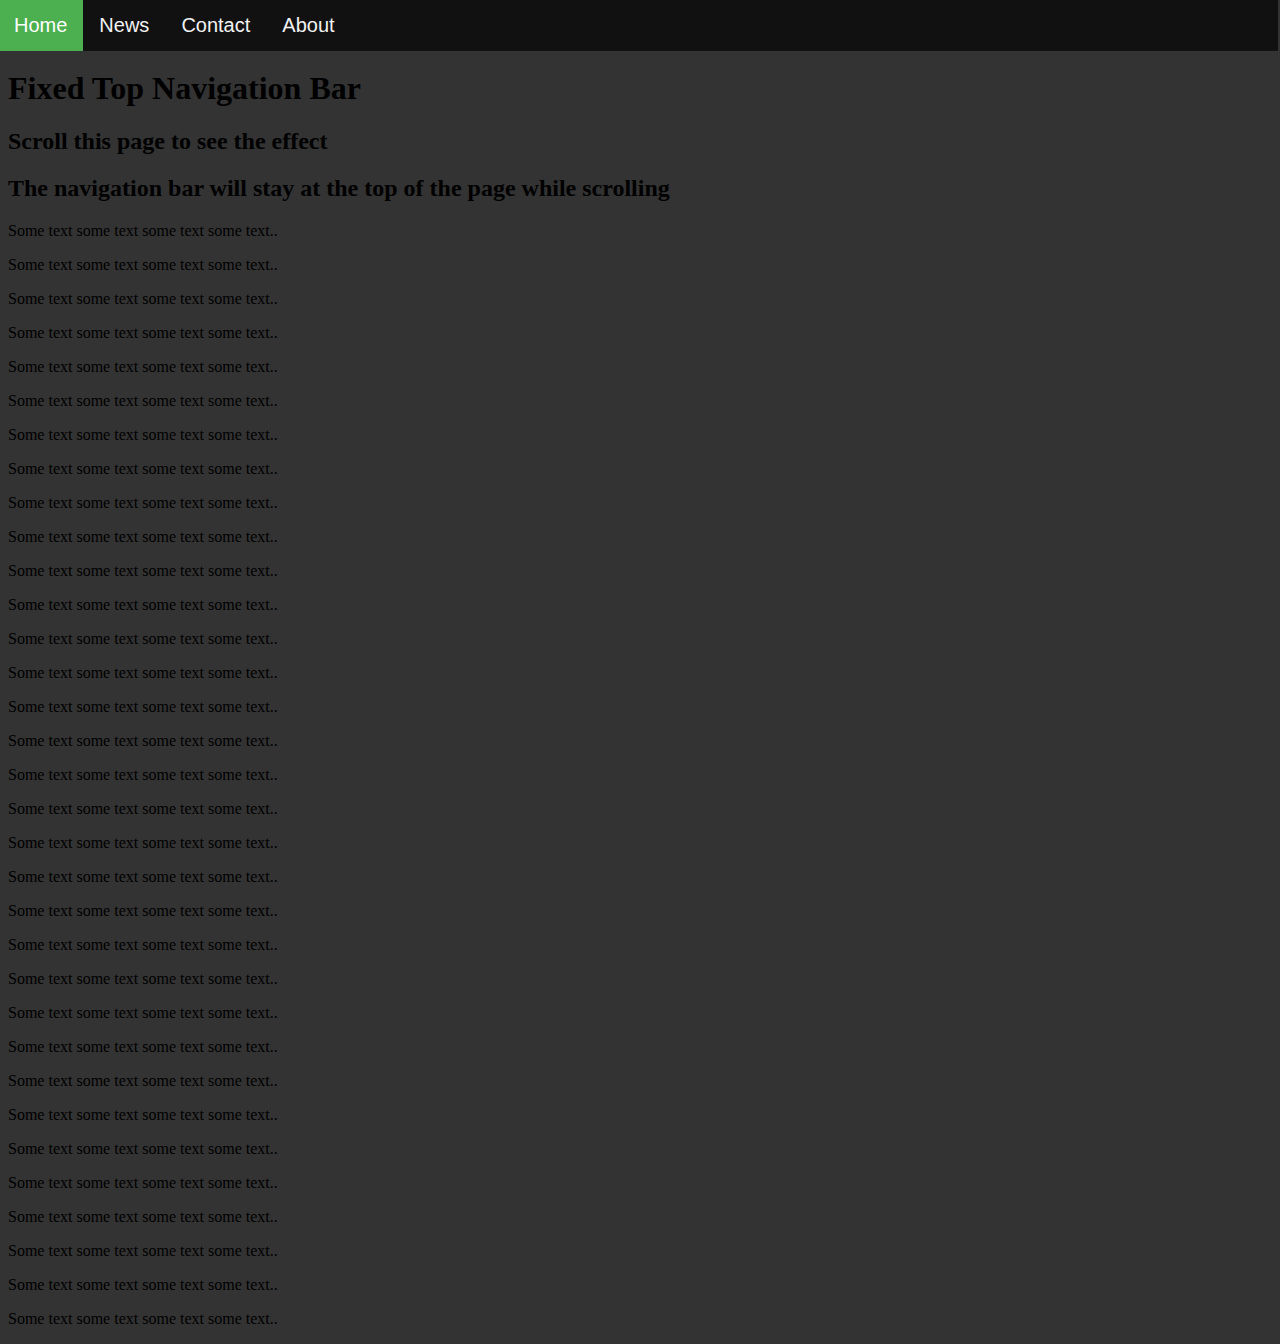
==== index.html @ 739eaa31 "bull up official website" ====
<!DOCTYPE html>
<html>
  <head>
	<meta charset="UTF-8">
	<title>牛牛电竞</title>
	<link rel="stylesheet" href="./css/main.css">
	
	
  </head>

  <body>
	<div class="topnav">
	  <a class="active" href="#">Home</a>
	  <a href="#">News</a>
	  <a href="#">Contact</a>
	  <a href="#">About</a>
	</div>




	<h1>Fixed Top Navigation Bar</h1>
	<h2>Scroll this page to see the effect</h2>
	<h2>The navigation bar will stay at the top of the page while scrolling</h2>

	<p>Some text some text some text some text..</p>
	<p>Some text some text some text some text..</p>
	<p>Some text some text some text some text..</p>
	<p>Some text some text some text some text..</p>
	<p>Some text some text some text some text..</p>
	<p>Some text some text some text some text..</p>
	<p>Some text some text some text some text..</p>
	<p>Some text some text some text some text..</p>
	<p>Some text some text some text some text..</p>
	<p>Some text some text some text some text..</p>
	<p>Some text some text some text some text..</p>
	<p>Some text some text some text some text..</p>
	<p>Some text some text some text some text..</p>
	<p>Some text some text some text some text..</p>
	<p>Some text some text some text some text..</p>
	<p>Some text some text some text some text..</p>
	<p>Some text some text some text some text..</p>
	<p>Some text some text some text some text..</p>
	<p>Some text some text some text some text..</p>
	<p>Some text some text some text some text..</p>


	<p>Some text some text some text some text..</p>
	<p>Some text some text some text some text..</p>
	<p>Some text some text some text some text..</p>
	<p>Some text some text some text some text..</p>
	<p>Some text some text some text some text..</p>
	<p>Some text some text some text some text..</p>
	<p>Some text some text some text some text..</p>
	<p>Some text some text some text some text..</p>
	<p>Some text some text some text some text..</p>
	<p>Some text some text some text some text..</p>
	<p>Some text some text some text some text..</p>
	<p>Some text some text some text some text..</p>
	<p>Some text some text some text some text..</p>
  </body>
</html>
---- css/main.css ----
body {
	background: #333;
	margin-top: 70px;
}

.topnav {
	overflow: hidden;
	background-color: #111;
	position: fixed;
    top: 0;
    width: 100%;
	margin-left: -10px;
}

.topnav a {
	float: left;
	display: block;
	color: #f2f2f2;
	text-align: center;
	padding: 14px 16px;
	text-decoration: none;
	font-size: 20px;
	font-family:sans-serif;
	-webkit-transition: background-color 0.35s, color 0.35s;
}

.topnav a:hover {
	background-color: #ddd;
	color: black;
}

.topnav a.active {
	background-color: #4caf50;
	color: white;
	cursor: default;
}
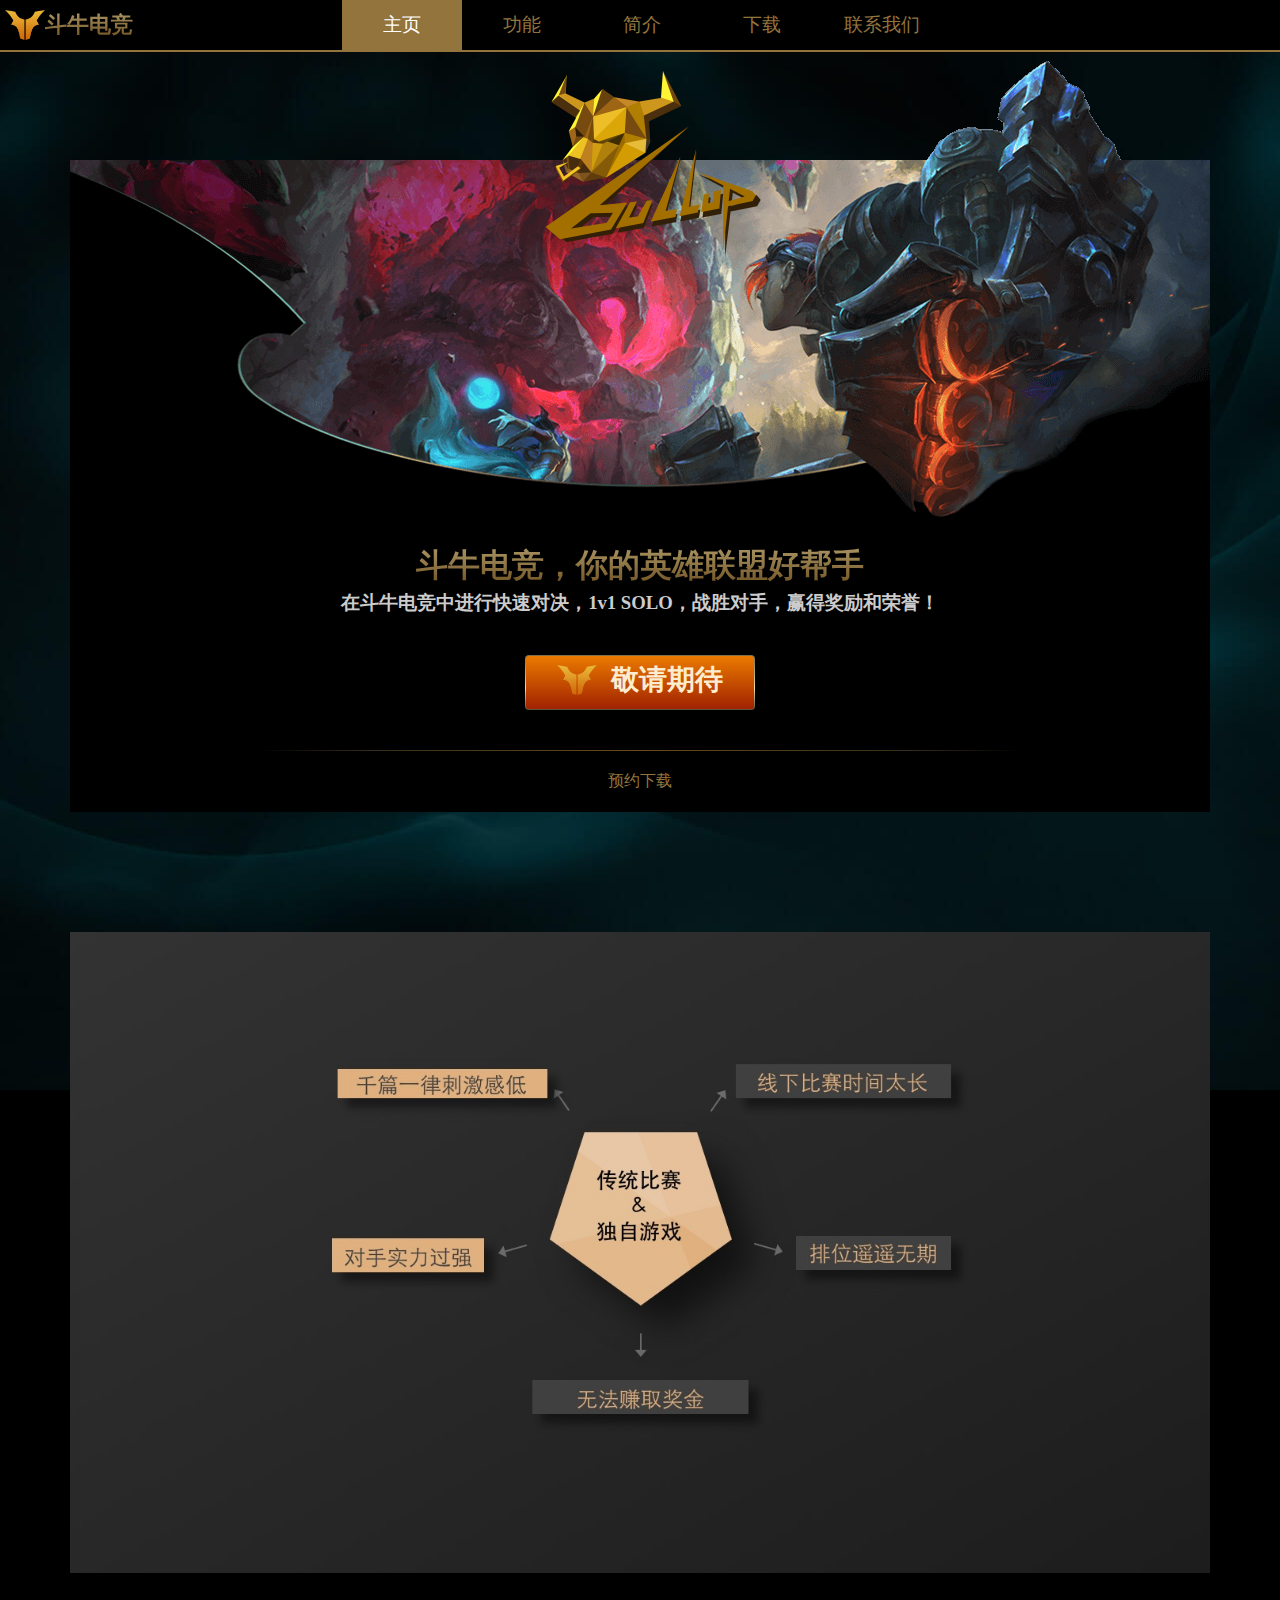
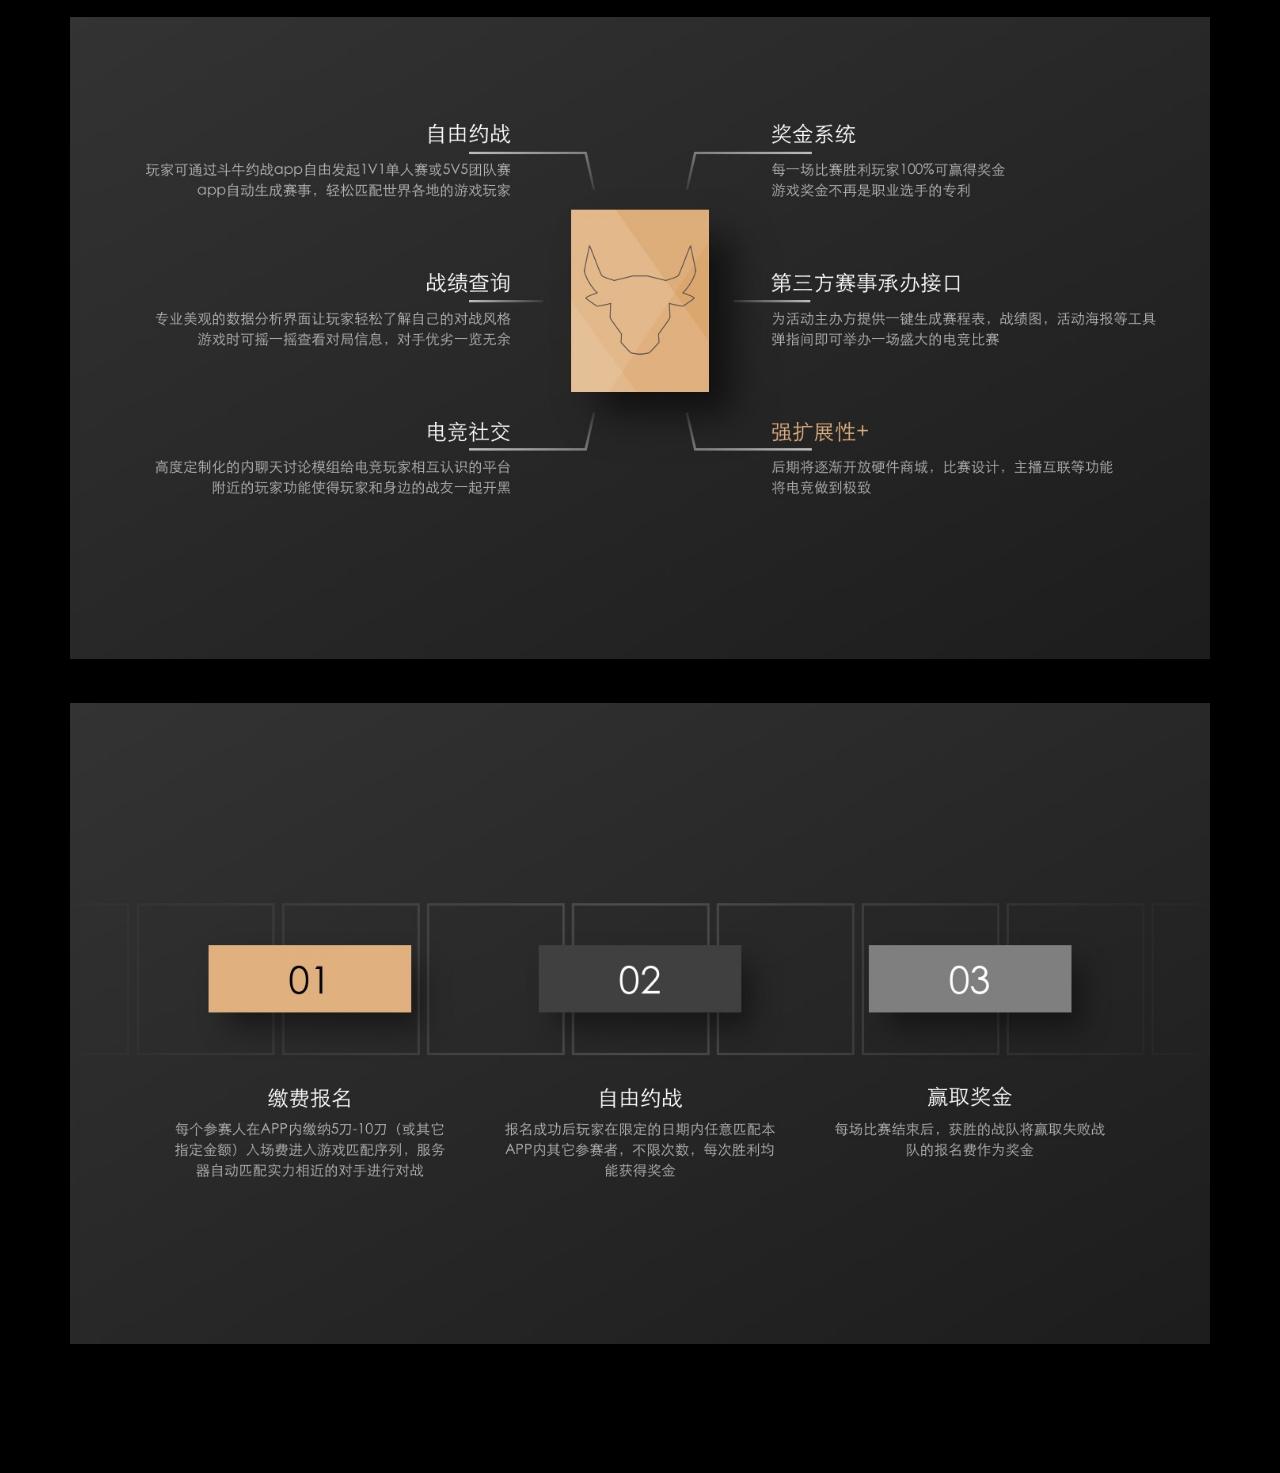
==== commit b3ce9557: "rename" ====
--- a/index.html
+++ b/index.html
@@ -2,61 +2,114 @@
 <html>
   <head>
 	<meta charset="UTF-8">
-	<title>牛牛电竞</title>
-	<link rel="stylesheet" href="./css/main.css">
-	
-	
+	<meta name="viewport" content="width=device-width, initial-scale=1.0">
+	<title>斗牛电竞</title>
+	<link rel="stylesheet" href="./css/main2.css">
   </head>
 
   <body>
-	<div class="topnav">
-	  <a class="active" href="#">Home</a>
-	  <a href="#">News</a>
-	  <a href="#">Contact</a>
-	  <a href="#">About</a>
-	</div>
+	
+	<div class="nav">
+	  <div class="logo-box">
+		<img class="logo-img" src="./imgs/bullup-noborder.png" />
+		<div class="logo-text">斗牛电竞</div>
+	  </div>
+      <ul>
+        <li class="home"><a class="active" href="#">主页</a></li>
+        <li class="tutorials"><a href="#">功能</a></li>
+        <li class="about"><a href="#p1">简介</a></li>
+        <li class="news"><a href="#">下载</a></li>
+        <li class="contact"><a href="#">联系我们</a></li>
+      </ul>
+    </div><!-- nav end here -->
+
+	<div class="o-wrapper">
+	  <div class="o-container o-container--content">
+		<section class="down-section">
+		  <img class="download-logo" src="./imgs/bullup-gold.png"/>
+		  <img class="download-header" src="./imgs/bg-header.png">
+		  
+
+		  <div class="download-text-title">
+			<h1>斗牛电竞，你的英雄联盟好帮手</h1>
+		  </div>
+		  <div class="download-text--subtitle">
+			<h3>在斗牛电竞中进行快速对决，1v1 SOLO，战胜对手，赢得奖励和荣誉！</h3>
+		  </div>
+
+		  <!-- <span class="download-btn">
+			   <img src="./imgs/icon-windows.png" class="down-system"/>
+			   <div class="downtext-container">
+			   敬请期待
+			   </div>
+			   </span> <!-- download button -->
+
+		  <a class="c-btn c-btn--action c-btn--download">
+			<span class="c-btn__content">
+			  <img class="c-btn--download__icon" src="./imgs/bullup-noborder.png">
+			  <div class="c-btn--download__text-container">
+				<span class="c-btn--download__text-download">
+				  敬请期待
+				</span>
+			  </div>
+			</span>
+		  </a>
+
+		  <hr class="c-rule">
+
+		  <div class="pre-download">
+			<div class="pre-download__link">预约下载</div>
+		  </div>
+		</section>
+	  </div><!-- download section -->
+
+	  
+	  <div class="i-container" id="p1">
+		<section class="info-section">
+		  <!-- <svg class="poly-left-top">
+			   <polyline points="20,20 140,20 180, 60" style="fill:none;stroke:#93743d;stroke-width:3" />
+			   Sorry, your browser does not support inline SVG.
+			   </svg>
+			   
+			   <div class="info-section__img">
+			   <img src="./imgs/info1.png">
+			   </div> -->
+
+		  <img src="./imgs/page1.jpg" class="info-img">
+		</section>
+	  </div>
+	  
+	  <div class="i-container">
+		<section class="info-section">
+		  <!-- <svg class="poly-left-top">
+			   <polyline points="20,20 140,20 180, 60" style="fill:none;stroke:#93743d;stroke-width:3" />
+			   Sorry, your browser does not support inline SVG.
+			   </svg>
+			   
+			   <div class="info-section__img">
+			   <img src="./imgs/info1.png">
+			   </div> -->
+
+		  <img src="./imgs/page2.jpg" class="info-img">
+		</section>
+	  </div>
+	  
+	  <div class="i-container">
+		<section class="info-section">
+		  <!-- <svg class="poly-left-top">
+			   <polyline points="20,20 140,20 180, 60" style="fill:none;stroke:#93743d;stroke-width:3" />
+			   Sorry, your browser does not support inline SVG.
+			   </svg>
+			   
+			   <div class="info-section__img">
+			   <img src="./imgs/info1.png">
+			   </div> -->
+
+		  <img src="./imgs/page3.jpg" class="info-img">
+		</section>
+	  </div>
+	</div><!-- o wrapper -->
 
 
-
-
-	<h1>Fixed Top Navigation Bar</h1>
-	<h2>Scroll this page to see the effect</h2>
-	<h2>The navigation bar will stay at the top of the page while scrolling</h2>
-
-	<p>Some text some text some text some text..</p>
-	<p>Some text some text some text some text..</p>
-	<p>Some text some text some text some text..</p>
-	<p>Some text some text some text some text..</p>
-	<p>Some text some text some text some text..</p>
-	<p>Some text some text some text some text..</p>
-	<p>Some text some text some text some text..</p>
-	<p>Some text some text some text some text..</p>
-	<p>Some text some text some text some text..</p>
-	<p>Some text some text some text some text..</p>
-	<p>Some text some text some text some text..</p>
-	<p>Some text some text some text some text..</p>
-	<p>Some text some text some text some text..</p>
-	<p>Some text some text some text some text..</p>
-	<p>Some text some text some text some text..</p>
-	<p>Some text some text some text some text..</p>
-	<p>Some text some text some text some text..</p>
-	<p>Some text some text some text some text..</p>
-	<p>Some text some text some text some text..</p>
-	<p>Some text some text some text some text..</p>
-
-
-	<p>Some text some text some text some text..</p>
-	<p>Some text some text some text some text..</p>
-	<p>Some text some text some text some text..</p>
-	<p>Some text some text some text some text..</p>
-	<p>Some text some text some text some text..</p>
-	<p>Some text some text some text some text..</p>
-	<p>Some text some text some text some text..</p>
-	<p>Some text some text some text some text..</p>
-	<p>Some text some text some text some text..</p>
-	<p>Some text some text some text some text..</p>
-	<p>Some text some text some text some text..</p>
-	<p>Some text some text some text some text..</p>
-	<p>Some text some text some text some text..</p>
   </body>
 </html>
--- a/css/main2.css
+++ b/css/main2.css
@@ -0,0 +1,362 @@
+* {
+    box-sizing: border-box;
+}
+
+body {
+	margin: 60px 0 0 0;
+	padding: 0;
+	background: #222;
+	color: #93743d;
+	background: url(../imgs/bg.jpg) #000 no-repeat center center fixed;
+}
+
+.nav ul {
+	list-style: none;
+	background-color: #000;
+	text-align: center;
+	padding: 0;
+	margin: 0;
+	position: fixed;
+    top: 0;
+    width: 100%;
+	display: inline-block;
+	border-bottom: 2px solid #93743d;
+	z-index: 3;
+}
+
+.nav li {
+	font-family: 'Oswald', sans-serif;
+	font-size: 1.2em;
+	line-height: 50px;
+	height: 50px;
+	border-bottom: 1px solid #888;
+}
+
+.nav a {
+	text-decoration: none;
+	color: #93743d;
+	display: block;
+	transition: .4s background-color, color 0.4s;
+}
+
+.nav a:hover {
+	background-color: #694b21;
+	color: white;
+}
+
+.nav a.active {
+	background-color: #93743d;
+	color: white;
+	cursor: default;
+}
+
+@media screen and (min-width: 600px) {
+	.nav li {
+		width: 120px;
+		border-bottom: none;
+		height: 50px;
+		line-height: 50px;
+		font-size: 1.2em;
+	}
+	
+	/* Option 1 - Display Inline */
+	.nav li {
+		display: inline-block;
+		margin-right: -4px;
+	}
+	
+/* Options 2 - Float
+  .nav li {
+    float: left;
+  }
+  .nav ul {
+    overflow: auto;
+    width: 600px;
+    margin: 0 auto;
+  }
+  .nav {
+    background-color: #444;
+  }
+*/
+	
+	
+}
+
+
+.logo-box {
+	width: 250px;
+	height: 30px;
+	position: fixed;
+	top: 10px;
+	left: 5px;
+	z-index: 4;
+	display: flex;
+	flex-flow: row wrap;
+	align-items: flex-start;
+	
+}
+
+.logo-img {
+	width: 40px;
+	height: 30px;
+	display: inline-block;
+}
+
+.logo-text {
+	font-size: 22px;
+	background: linear-gradient(#ae9967, #6d4e1f);
+	font-family: arial;
+	font-weight: bolder;
+	
+	-webkit-background-clip: text;
+    -webkit-text-fill-color: transparent;
+}
+
+@media (max-width: 840px) {
+	.logo-text {
+		visibility: hidden;
+	}
+}
+
+@media (max-width: 660px) {
+	.logo-img {
+		visibility: hidden;
+	}
+}
+
+
+.o-container {
+	max-width: 1140px;
+    margin: 0 auto;
+    padding: 0px 0 80px;
+	text-align: center;
+}
+
+
+@media (min-width:1024px) {
+    .o-wrapper {
+        min-height: 100%;
+        margin-bottom: -117px
+    }
+
+    .o-wrapper:after {
+        content: "";
+        display: block;
+        height: 125px
+    }
+}
+
+
+.down-section {
+	padding-top: 0px;
+	padding-bottom: 20px;
+	text-align: center;
+	width: 100%;
+	position: relative;
+	display: block;
+	overflow: visible !important;
+	margin-top: 160px;
+	background: #000;
+}
+
+.download-logo {
+	width: 250px;
+	height:250px;
+	position: absolute;
+	margin: auto;
+	top: -120px;
+	left: 0;
+	right: 0;
+	z-index: 2;
+}
+
+.download-header {
+	margin-top: -99px;
+}
+
+.download-text-title {
+	margin: 0 auto;
+	background: linear-gradient(#ae9967, #6d4e1f);
+
+	-webkit-user-select: none;
+	-webkit-background-clip: text;
+    -webkit-text-fill-color: transparent;
+}
+
+.download-text--subtitle {
+	margin-top: -20px;
+	color: #ccc;
+}
+
+/* .download-btn { */
+/* 	display: flex; */
+/* 	justify-content: center; */
+/* 	width: 300px; */
+/* 	background-color:linear-gradient(to bottom, rgba(161, 34, 0, 0) 0, #a12200 100%); */
+/* 	background: #ea7a00; */
+/* 	margin: 0 auto; */
+/* 	margin-top: 30px; */
+/* 	padding: 10px 0 5px 0; */
+/* 	border-radius: 10px; */
+/* } */
+
+/* .down-system { */
+/* 	width: 30px; */
+/* 	height: 30px; */
+/* } */
+
+/* .downtext-container { */
+/* 	color: #fff; */
+/* 	font-weight: bolder; */
+/* 	font-size: 24px; */
+/* 	margin-top: -5px; */
+/* 	margin-left: 10px; */
+/* } */
+
+
+
+/* lol */
+
+
+
+.c-btn {
+    display: inline-block;
+    color: #fdecce;
+    border: none
+}
+
+.c-btn--action {
+    background: linear-gradient(to bottom, #7a6d48 0, #f4dca2 60%, #5a533a 100%);
+    padding: 1px;
+    margin: 5px;
+    min-width: 200px;
+    border-radius: 4px;
+    color: #fdecce;
+    font-family: BeaufortforLOL, serif;
+    font-size: 1.21429em;
+    line-height: 1;
+    font-weight: 700;
+    text-transform: uppercase;
+    text-align: center;
+    cursor: pointer
+}
+
+.c-btn--action:lang(el) {
+    text-transform: none !important
+}
+
+.c-btn--action:active, .c-btn--action:focus, .c-btn--action:hover {
+    text-decoration: none
+}
+
+@media (min-width:480px) {
+    .c-btn--action {
+        min-width: 230px
+    }
+}
+
+.c-btn__content {
+    display: block;
+    padding: 9px 30px 11px;
+    background: linear-gradient(to bottom, rgba(161, 34, 0, 0) 0, #a12200 100%);
+    background-color: #ea7a00;
+    border-radius: 3px;
+    transition: background-color .2s ease-out
+}
+
+.c-btn:hover .c-btn__content {
+    background-color: #ff931e
+}
+
+
+
+.c-btn--download {
+    margin: 20px 0;
+    visibility: visible;
+    transition: opacity 1s ease-out
+}
+
+.c-btn--download__icon {
+	width: 40px;
+	height: 30px;
+    display: inline-block
+}
+
+.c-btn--download__text-container {
+    display: inline-block;
+    text-align: left;
+    vertical-align: middle;
+	margin-top: -20px;
+    margin-left: 10px
+}
+
+.c-btn--download__text-download {
+    font-size: 1.14286em;
+}
+
+@media (min-width:768px) {
+    .c-btn--download__text-download {
+        font-size: 1.42857em
+    }
+}
+
+
+.c-rule {
+    margin: 20px auto;
+    height: 1px;
+    max-width: 765px;
+    border: 0;
+    background: linear-gradient(to right, transparent 0, #372e19 15%, #694b21 50%, #372e19 85%, transparent 100%)
+}
+
+
+.pre-download {
+	cursor: pointer;
+}
+
+
+.info-section {
+	padding: 0;
+	text-align: center;
+	width: 100%;
+	position: relative;
+	display: block;
+	overflow: visible !important;
+	background: transparent;
+}
+
+.info-section__img {
+	margin: 0 auto;
+}
+
+.info-section__img img {
+	width: 10%;
+}
+
+
+.poly-left-top {
+	width: 200px;
+	height: 60px;
+	margin-left: -200px;
+	margin-bottom: -4px;
+}
+
+.info-img {
+	width: 100%;
+
+	-webkit-transition: box-shadow 1s;
+}
+
+.info-img:hover {
+	-webkit-box-shadow: 10px 10px 44px 8px rgba(147,116,61,1);
+	-moz-box-shadow: 10px 10px 44px 8px rgba(147,116,61,1);
+	box-shadow: 10px 10px 44px 8px rgba(147,116,61,1);
+}
+
+.i-container {
+	max-width: 1140px;
+    margin: 0 auto;
+    padding: 0;
+	text-align: center;
+	margin-top: 40px;
+}
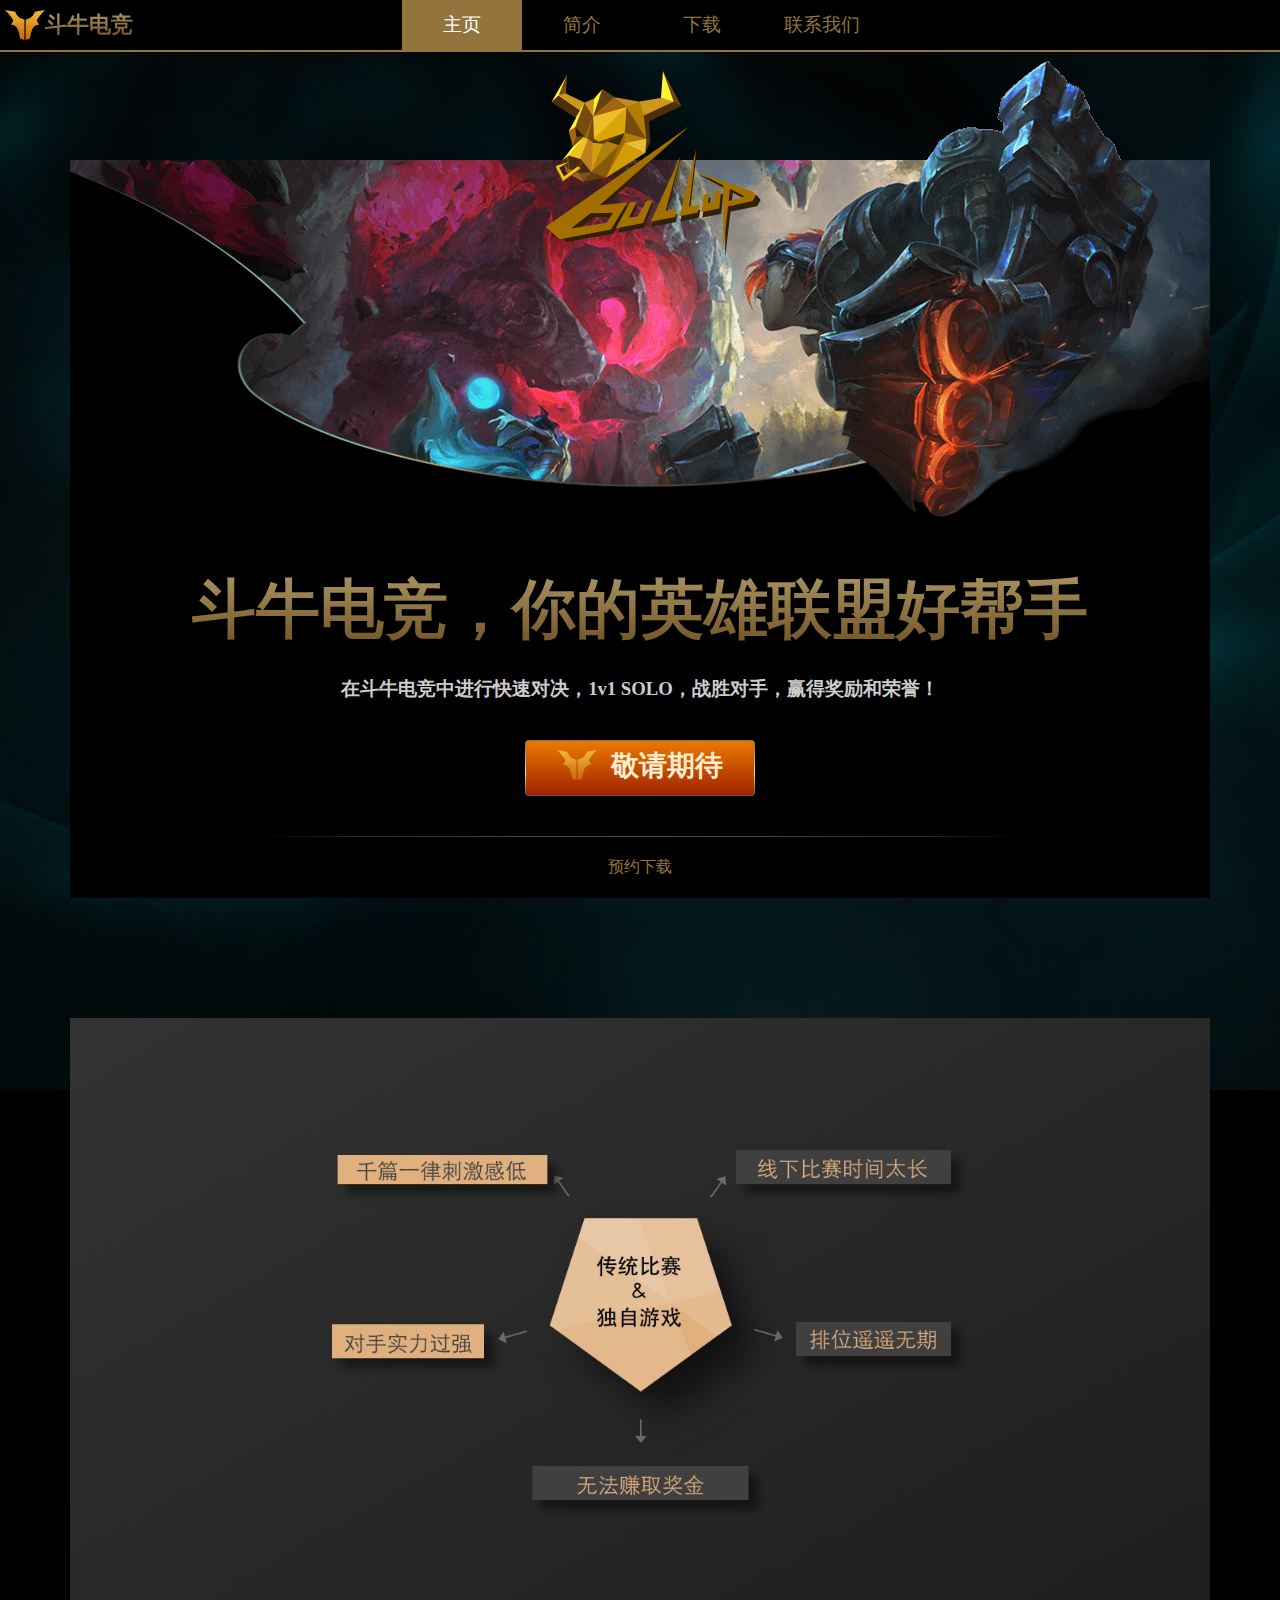
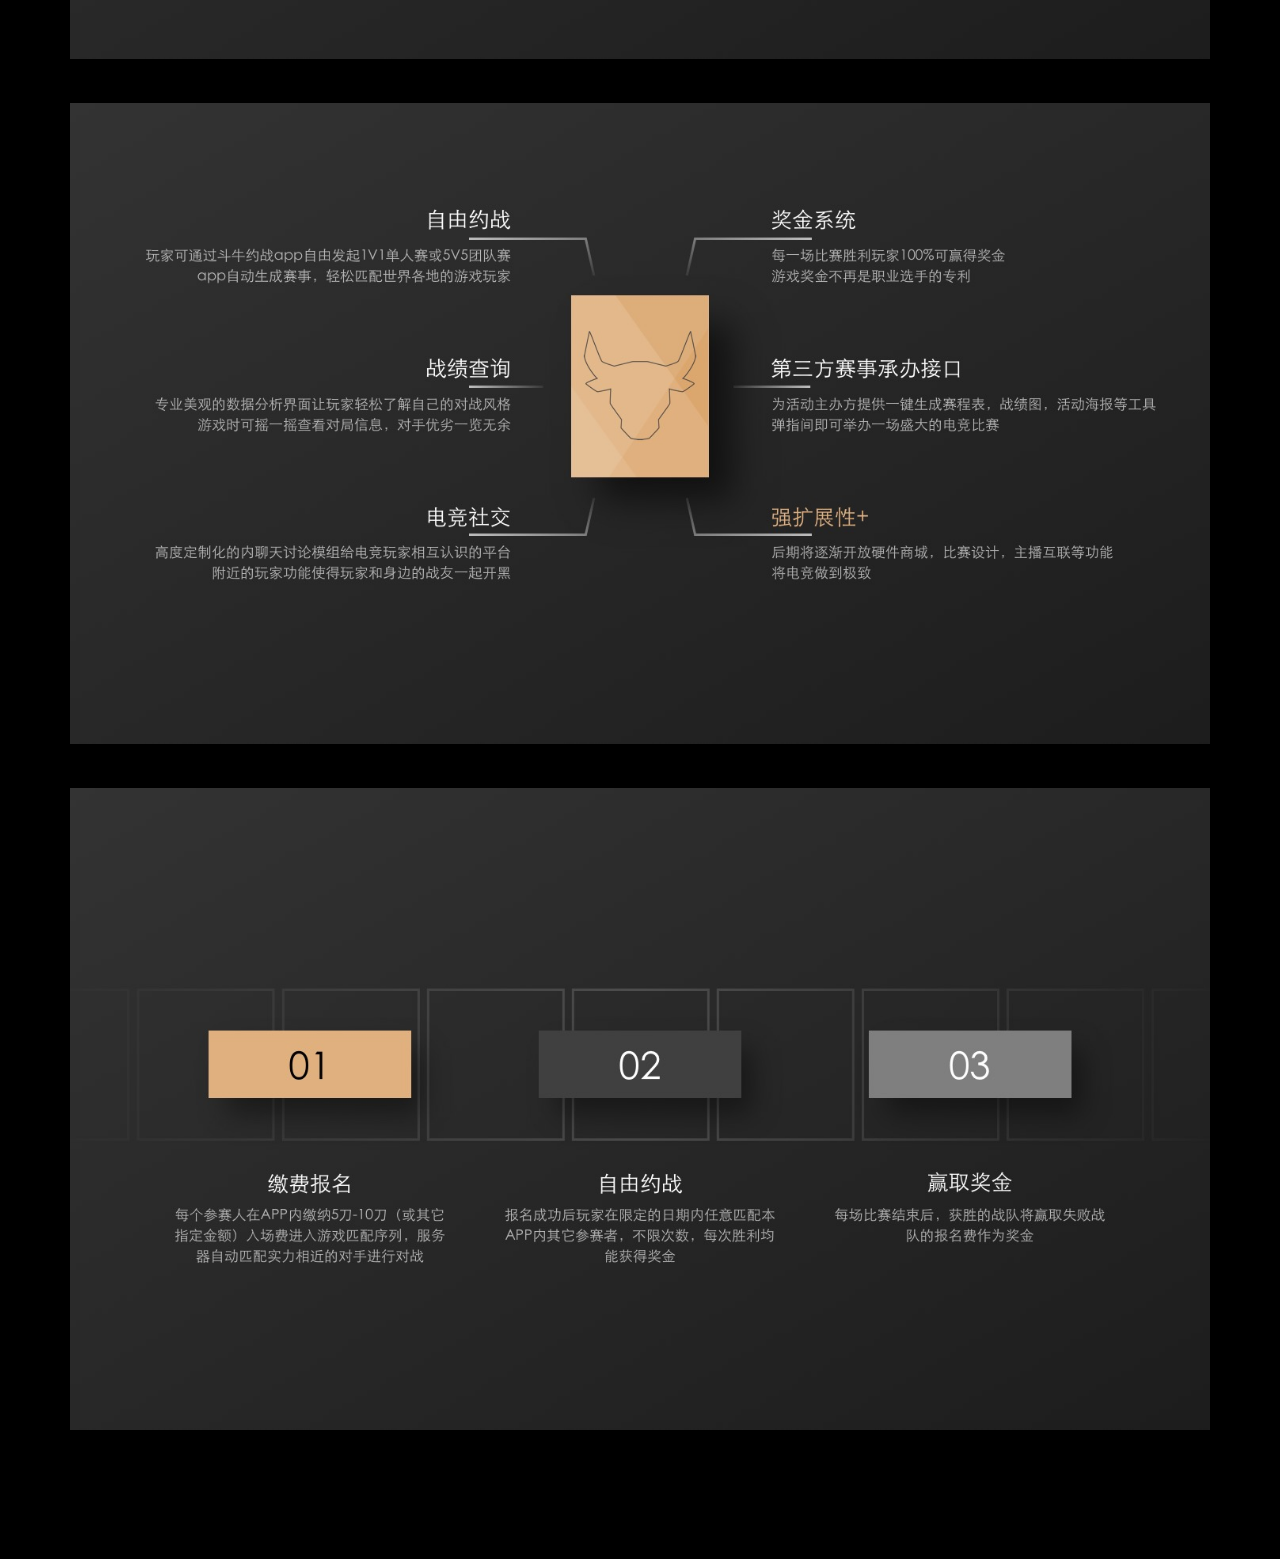
==== commit c293fa34: "delete redundant file" ====
--- a/index.html
+++ b/index.html
@@ -16,7 +16,6 @@
 	  </div>
       <ul>
         <li class="home"><a class="active" href="#">主页</a></li>
-        <li class="tutorials"><a href="#">功能</a></li>
         <li class="about"><a href="#p1">简介</a></li>
         <li class="news"><a href="#">下载</a></li>
         <li class="contact"><a href="#">联系我们</a></li>
--- a/css/main2.css
+++ b/css/main2.css
@@ -110,6 +110,14 @@
 	
 	-webkit-background-clip: text;
     -webkit-text-fill-color: transparent;
+
+	-ms-background-clip: text;
+	-ms-text-fill-color: transparent;
+
+	-moz-background-clip: text;
+	-moz-text-fill-color: transparent;
+
+	
 }
 
 @media (max-width: 840px) {
@@ -157,6 +165,17 @@
 	overflow: visible !important;
 	margin-top: 160px;
 	background: #000;
+
+	-webkit-transition: box-shadow 1s;
+	-ms-transition: box-shadow 1s;
+	-moz-transition: box-shadow 1s;
+}
+
+.down-section:hover {
+	-webkit-box-shadow: 10px 10px 44px 8px rgba(147,116,61,1);
+	-moz-box-shadow: 10px 10px 44px 8px rgba(147,116,61,1);
+	-ms-box-shadow: 10px 10px 44px 8px rgba(147,116,61,1);
+	box-shadow: 10px 10px 44px 8px rgba(147,116,61,1);
 }
 
 .download-logo {
@@ -177,10 +196,20 @@
 .download-text-title {
 	margin: 0 auto;
 	background: linear-gradient(#ae9967, #6d4e1f);
+	font-family: arial;
+	font-size: 32px;
 
 	-webkit-user-select: none;
 	-webkit-background-clip: text;
     -webkit-text-fill-color: transparent;
+
+	-ms-user-select: none;
+	-ms-background-clip: text;
+    -ms-text-fill-color: transparent;
+
+	-moz-user-select: none;
+	-moz-background-clip: text;
+    -moz-text-fill-color: transparent;
 }
 
 .download-text--subtitle {
@@ -345,11 +374,14 @@
 	width: 100%;
 
 	-webkit-transition: box-shadow 1s;
+	-ms-transition: box-shadow 1s;
+	-moz-transition: box-shadow 1s;
 }
 
 .info-img:hover {
 	-webkit-box-shadow: 10px 10px 44px 8px rgba(147,116,61,1);
 	-moz-box-shadow: 10px 10px 44px 8px rgba(147,116,61,1);
+	-ms-box-shadow: 10px 10px 44px 8px rgba(147,116,61,1);
 	box-shadow: 10px 10px 44px 8px rgba(147,116,61,1);
 }
 
